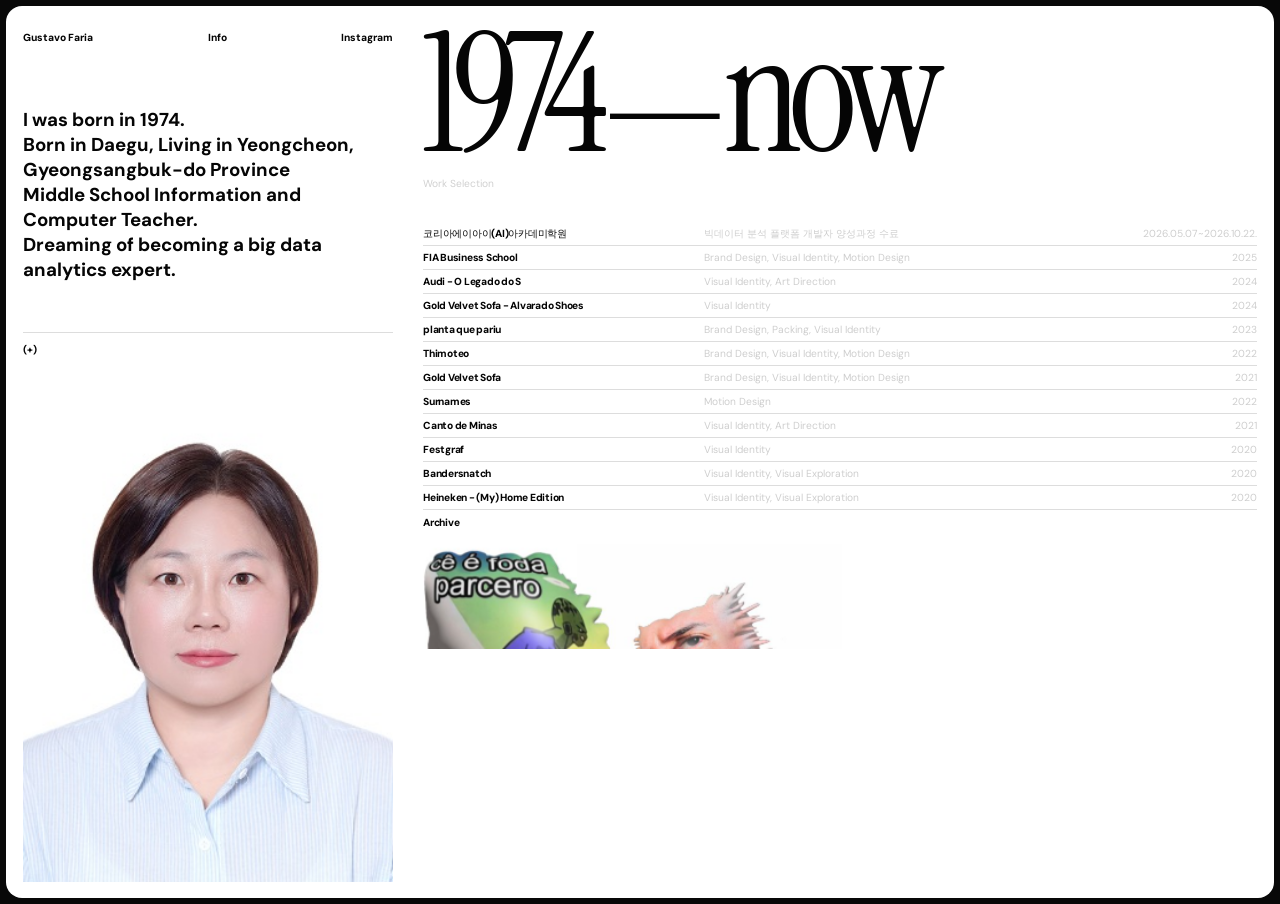
==== index.html @ ff353a84 "Add files via upload" ====
<!doctype html>
<html lang="en">
<head>
  <meta charset="utf-8">
  <meta name="viewport" content="width=device-width, initial-scale=1">
  <title>Gustavo Faria — Portfolio</title>
  <link rel="stylesheet" href="style.css">
</head>
<body>
  <main class="page">
    <aside class="sidebar">
      <nav class="nav" aria-label="Main navigation"><a class="brand" href="#top">Gustavo Faria</a><a href="#info">Info</a><a href="https://instagram.com/" target="_blank" rel="noopener noreferrer">Instagram</a></nav>
      <p id="info" class="bio"><h3>I was born in 1974.<br>Born in Daegu, Living in Yeongcheon, Gyeongsangbuk-do Province <br> Middle School Information and Computer Teacher. <br>Dreaming of becoming a big data analytics expert. </h3></p>
      <div class="rule"></div><div class="plus">(+)</div>
      <div class="portrait"><img src="images/photo.jpg" alt="프로필 사진" class="profile-image"></div>
    </aside>
    <section id="top" class="main-content" aria-label="Selected works">
      <h1>1974 <span>—</span> now</h1>
      <p class="eyebrow">Work Selection</p>
      <div class="works" role="list">
        <div class="work" role="listitem"><strong>코리아에이아이(AI)아카데미학원</strong><span>빅데이터 분석 플랫폼 개발자 양성과정 수료</span><time>2026.05.07~2026.10.22.</time></div>
        <div class="work" role="listitem"><strong>FIA Business School</strong><span>Brand Design, Visual Identity, Motion Design</span><time>2025</time></div>
        <div class="work" role="listitem"><strong>Audi - O Legado do S</strong><span>Visual Identity, Art Direction</span><time>2024</time></div>
        <div class="work" role="listitem"><strong>Gold Velvet Sofa - Alvarado Shoes</strong><span>Visual Identity</span><time>2024</time></div>
        <div class="work" role="listitem"><strong>planta que pariu</strong><span>Brand Design, Packing, Visual Identity</span><time>2023</time></div>
        <div class="work" role="listitem"><strong>Thimoteo</strong><span>Brand Design, Visual Identity, Motion Design</span><time>2022</time></div>
        <div class="work" role="listitem"><strong>Gold Velvet Sofa</strong><span>Brand Design, Visual Identity, Motion Design</span><time>2021</time></div>
        <div class="work" role="listitem"><strong>Surnames</strong><span>Motion Design</span><time>2022</time></div>
        <div class="work" role="listitem"><strong>Canto de Minas</strong><span>Visual Identity, Art Direction</span><time>2021</time></div>
        <div class="work" role="listitem"><strong>Festgraf</strong><span>Visual Identity</span><time>2020</time></div>
        <div class="work" role="listitem"><strong>Bandersnatch</strong><span>Visual Identity, Visual Exploration</span><time>2020</time></div>
        <div class="work" role="listitem"><strong>Heineken - (My) Home Edition</strong><span>Visual Identity, Visual Exploration</span><time>2020</time></div>
        <div class="work" role="listitem"><strong>Archive</strong><span></span><time></time></div>
      </div>
      <img class="bottom-art" src="assets/bottom-art.png" alt="Colorful experimental graphic artwork">
    </section>
  </main>
</body>
</html>
---- style.css ----
@import url('https://fonts.googleapis.com/css2?family=DM+Sans:wght@400;500;600;700;800&display=swap');
@import url('https://fonts.googleapis.com/css2?family=Instrument+Serif&display=swap');
:root{font-family:'DM Sans','Pretendard Variable',sans-serif;color:#050505;background:#080808;font-synthesis:none}*{box-sizing:border-box}html{scroll-behavior:smooth}body{margin:0;padding:6px}.page{background:#fff;border-radius:16px;min-height:calc(100vh - 12px);padding:25px 17px 16px;display:grid;grid-template-columns:30% minmax(0,1fr);column-gap:30px;overflow:hidden}.sidebar{min-width:0;display:flex;flex-direction:column}.nav{display:flex;justify-content:space-between;gap:8px;font-size:9px;font-weight:800;white-space:nowrap}.nav a{color:inherit;text-decoration:none}.bio{font-size:9px;line-height:1.08;max-width:240px;margin:29px 0 15px}.rule{border-top:1px solid #ddd}.plus{font-size:10px;font-weight:800;margin-top:10px}.portrait{position:relative;margin-top:65px;max-width:100%;height:275px;overflow:hidden;background:#edc1b0}.portrait img{width:100%;height:100%;object-fit:cover}.portrait span{position:absolute;top:50%;left:50%;transform:translate(-50%,-50%);font-size:9px;white-space:nowrap}.main-content{min-width:0;position:relative}.main-content h1{font-family:'Instrument Serif',Georgia,serif;font-weight:400;font-size:clamp(85px,13.5vw,155px);line-height:.73;letter-spacing:-.075em;white-space:nowrap;margin:3px 0 22px}.main-content h1 span{font-family:Georgia,serif;font-size:.65em;vertical-align:12%;font-weight:400;letter-spacing:-.1em}.eyebrow{font-size:9px;color:#d0d0d0;margin:0 0 32px}.works{position:relative;z-index:1}.work{display:grid;grid-template-columns:repeat(3,minmax(0,1fr));align-items:center;min-height:18px;border-bottom:1px solid #ddd;gap:10px;font-size:9px;line-height:1.15}.work:last-child{border:0}.work strong{font-weight:800;letter-spacing:-.025em}.work strong,.work span,.work time{min-width:0;overflow-wrap:anywhere}.work span,.work time{color:#cecece}.work time{text-align:right}.bottom-art{display:block;width:70%;max-width:430px;margin-top:10px;object-fit:contain;object-position:left top}@media(min-width:1100px){.page{max-width:1600px;margin:auto}.portrait{height:clamp(275px,36vw,520px)}.nav,.bio,.work,.eyebrow{font-size:clamp(9px,.8vw,13px)}.work{min-height:24px}.main-content h1{font-size:clamp(155px,13vw,220px)}}@media(max-width:650px){body{padding:5px}.page{display:block;padding:25px 15px 15px;border-radius:13px}.nav{font-size:11px}.bio{font-size:11px;max-width:320px;margin-top:28px}.plus{font-size:12px}.portrait{margin-top:18px;height:auto;aspect-ratio:4/3;max-width:400px}.main-content{margin-top:28px}.main-content h1{font-size:clamp(52px,14vw,90px);margin:0 0 24px;letter-spacing:-.075em}.eyebrow{margin-bottom:20px}.work{grid-template-columns:1fr auto;gap:6px;min-height:35px;font-size:11px}.work span{grid-column:1;grid-row:2;font-size:10px}.work time{grid-column:2;grid-row:1}.bottom-art{width:100%;margin-top:25px}}@media(min-width:651px) and (max-width:850px){.main-content h1{font-size:clamp(80px,13.4vw,120px)}}
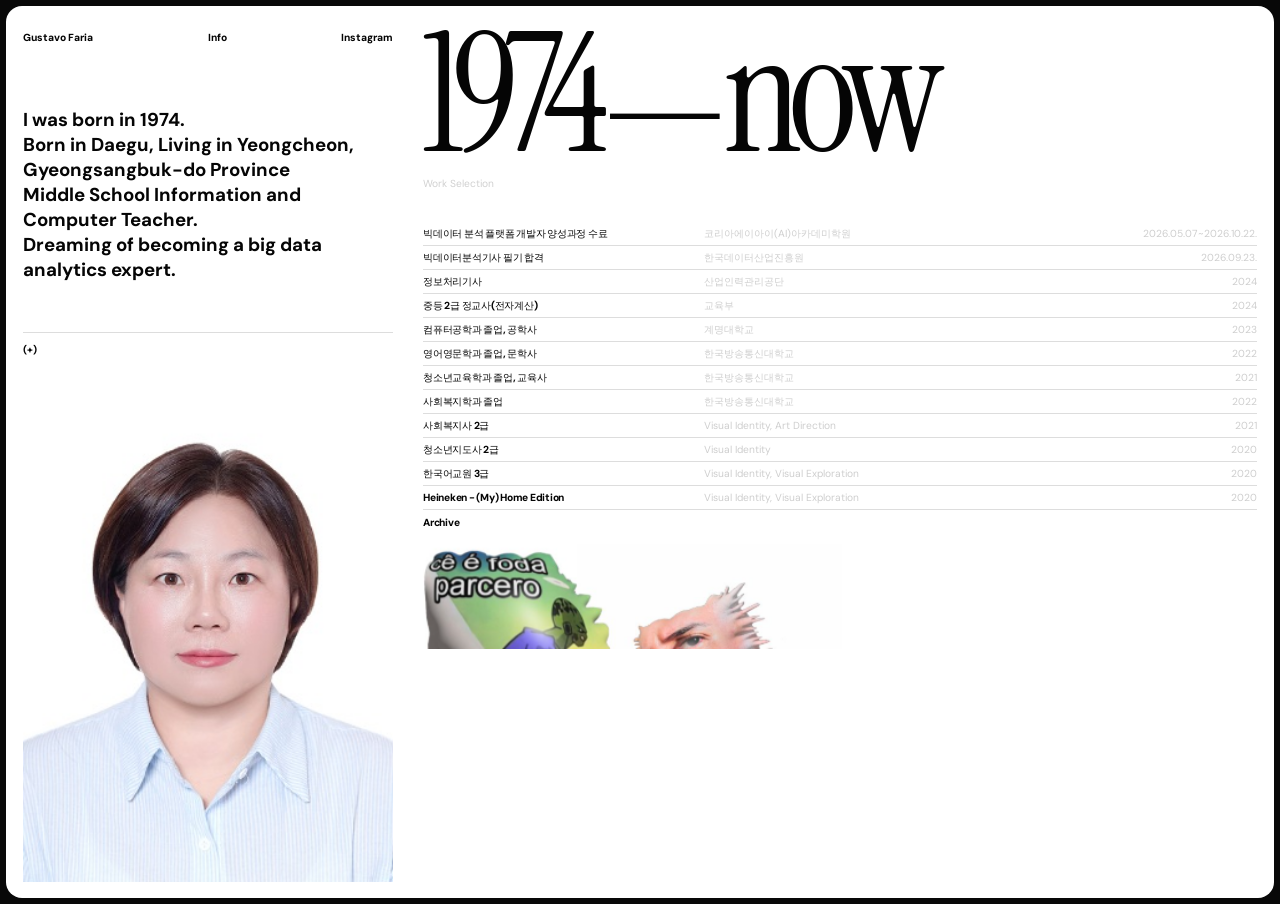
==== commit a492b51c: "index.html 수정-이력" ====
--- a/index.html
+++ b/index.html
@@ -18,17 +18,17 @@
       <h1>1974 <span>—</span> now</h1>
       <p class="eyebrow">Work Selection</p>
       <div class="works" role="list">
-        <div class="work" role="listitem"><strong>코리아에이아이(AI)아카데미학원</strong><span>빅데이터 분석 플랫폼 개발자 양성과정 수료</span><time>2026.05.07~2026.10.22.</time></div>
-        <div class="work" role="listitem"><strong>FIA Business School</strong><span>Brand Design, Visual Identity, Motion Design</span><time>2025</time></div>
-        <div class="work" role="listitem"><strong>Audi - O Legado do S</strong><span>Visual Identity, Art Direction</span><time>2024</time></div>
-        <div class="work" role="listitem"><strong>Gold Velvet Sofa - Alvarado Shoes</strong><span>Visual Identity</span><time>2024</time></div>
-        <div class="work" role="listitem"><strong>planta que pariu</strong><span>Brand Design, Packing, Visual Identity</span><time>2023</time></div>
-        <div class="work" role="listitem"><strong>Thimoteo</strong><span>Brand Design, Visual Identity, Motion Design</span><time>2022</time></div>
-        <div class="work" role="listitem"><strong>Gold Velvet Sofa</strong><span>Brand Design, Visual Identity, Motion Design</span><time>2021</time></div>
-        <div class="work" role="listitem"><strong>Surnames</strong><span>Motion Design</span><time>2022</time></div>
-        <div class="work" role="listitem"><strong>Canto de Minas</strong><span>Visual Identity, Art Direction</span><time>2021</time></div>
-        <div class="work" role="listitem"><strong>Festgraf</strong><span>Visual Identity</span><time>2020</time></div>
-        <div class="work" role="listitem"><strong>Bandersnatch</strong><span>Visual Identity, Visual Exploration</span><time>2020</time></div>
+        <div class="work" role="listitem"><strong>빅데이터 분석 플랫폼 개발자 양성과정 수료</strong><span>코리아에이아이(AI)아카데미학원</span><time>2026.05.07~2026.10.22.</time></div>
+        <div class="work" role="listitem"><strong>빅데이터분석기사 필기 합격</strong><span>한국데이터산업진흥원</span><time>2026.09.23.</time></div>
+        <div class="work" role="listitem"><strong>정보처리기사</strong><span>산업인력관리공단</span><time>2024</time></div>
+        <div class="work" role="listitem"><strong>중등 2급 정교사(전자계산)</strong><span>교육부</span><time>2024</time></div>
+        <div class="work" role="listitem"><strong>컴퓨터공학과 졸업, 공학사</strong><span>계명대학교</span><time>2023</time></div>
+        <div class="work" role="listitem"><strong>영어영문학과 졸업, 문학사</strong><span>한국방송통신대학교</span><time>2022</time></div>
+        <div class="work" role="listitem"><strong>청소년교육학과 졸업, 교육사</strong><span>한국방송통신대학교</span><time>2021</time></div>
+        <div class="work" role="listitem"><strong>사회복지학과 졸업</strong><span>한국방송통신대학교</span><time>2022</time></div>
+        <div class="work" role="listitem"><strong>사회복지사 2급</strong><span>Visual Identity, Art Direction</span><time>2021</time></div>
+        <div class="work" role="listitem"><strong>청소년지도사 2급</strong><span>Visual Identity</span><time>2020</time></div>
+        <div class="work" role="listitem"><strong>한국어교원 3급</strong><span>Visual Identity, Visual Exploration</span><time>2020</time></div>
         <div class="work" role="listitem"><strong>Heineken - (My) Home Edition</strong><span>Visual Identity, Visual Exploration</span><time>2020</time></div>
         <div class="work" role="listitem"><strong>Archive</strong><span></span><time></time></div>
       </div>
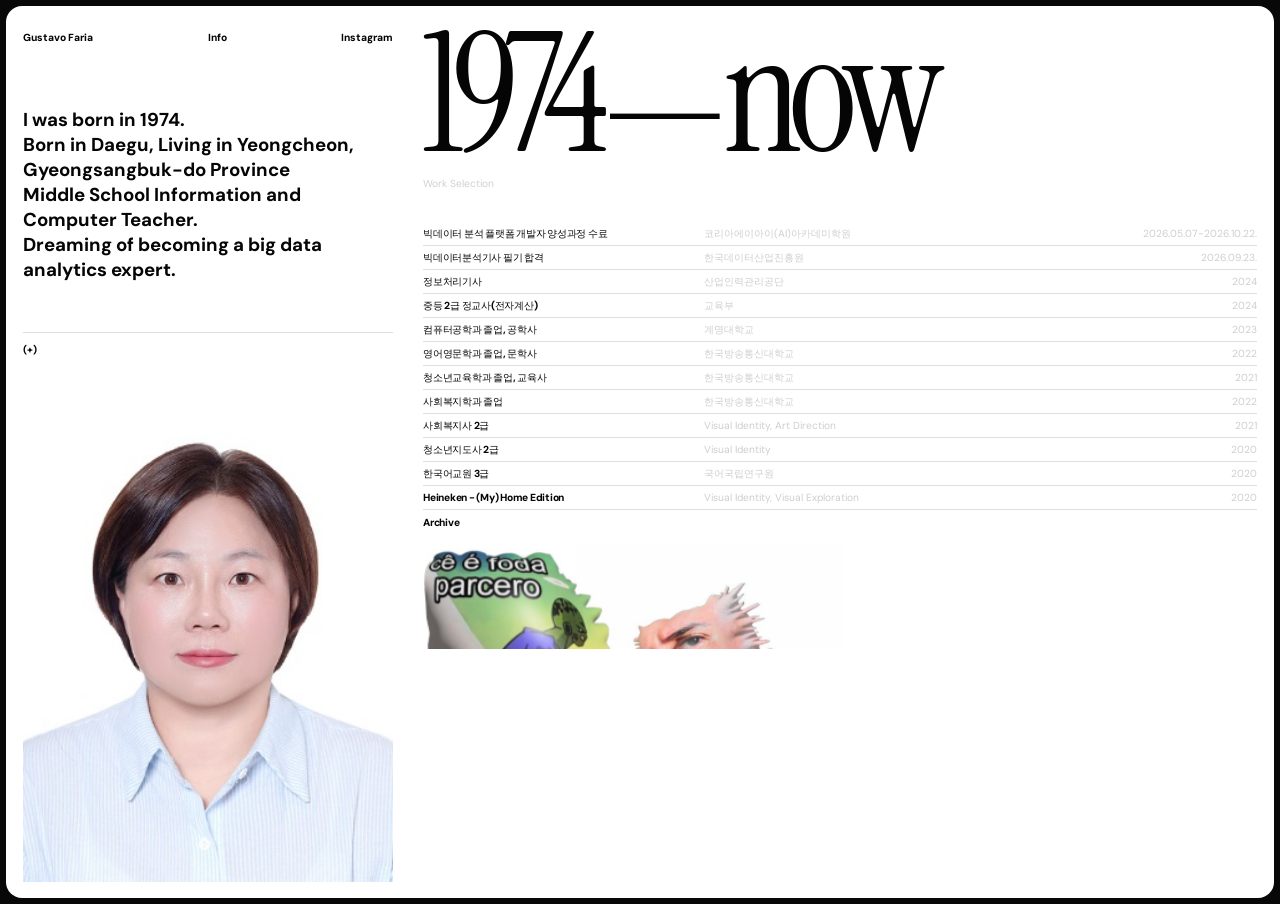
==== commit e41aa67f: "index.html 수정-이력" ====
--- a/index.html
+++ b/index.html
@@ -28,7 +28,7 @@
         <div class="work" role="listitem"><strong>사회복지학과 졸업</strong><span>한국방송통신대학교</span><time>2022</time></div>
         <div class="work" role="listitem"><strong>사회복지사 2급</strong><span>Visual Identity, Art Direction</span><time>2021</time></div>
         <div class="work" role="listitem"><strong>청소년지도사 2급</strong><span>Visual Identity</span><time>2020</time></div>
-        <div class="work" role="listitem"><strong>한국어교원 3급</strong><span>Visual Identity, Visual Exploration</span><time>2020</time></div>
+        <div class="work" role="listitem"><strong>한국어교원 3급</strong><span>국어국립연구원</span><time>2020</time></div>
         <div class="work" role="listitem"><strong>Heineken - (My) Home Edition</strong><span>Visual Identity, Visual Exploration</span><time>2020</time></div>
         <div class="work" role="listitem"><strong>Archive</strong><span></span><time></time></div>
       </div>
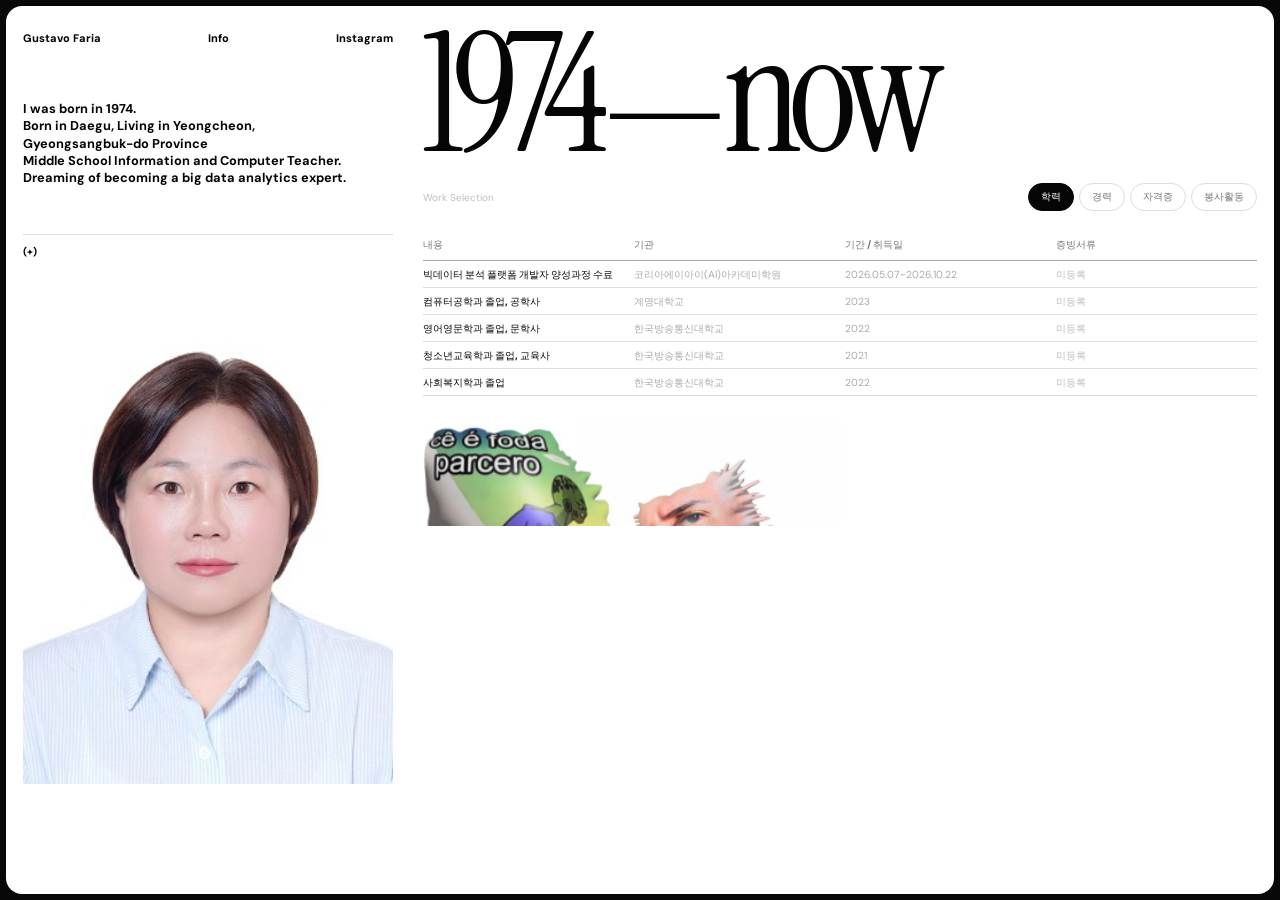
==== commit 5ebe773e: "워크 세션 폼 변경 4등분" ====
--- a/index.html
+++ b/index.html
@@ -1,38 +1,36 @@
 <!doctype html>
-<html lang="en">
+<html lang="ko">
 <head>
   <meta charset="utf-8">
   <meta name="viewport" content="width=device-width, initial-scale=1">
-  <title>Gustavo Faria — Portfolio</title>
+  <title>Portfolio — 1974 to now</title>
   <link rel="stylesheet" href="style.css">
+  <script src="script.js" defer></script>
 </head>
 <body>
   <main class="page">
     <aside class="sidebar">
-      <nav class="nav" aria-label="Main navigation"><a class="brand" href="#top">Gustavo Faria</a><a href="#info">Info</a><a href="https://instagram.com/" target="_blank" rel="noopener noreferrer">Instagram</a></nav>
-      <p id="info" class="bio"><h3>I was born in 1974.<br>Born in Daegu, Living in Yeongcheon, Gyeongsangbuk-do Province <br> Middle School Information and Computer Teacher. <br>Dreaming of becoming a big data analytics expert. </h3></p>
+      <nav class="nav" aria-label="주 메뉴"><a class="brand" href="#top">Gustavo Faria</a><a href="#info">Info</a><a href="https://instagram.com/" target="_blank" rel="noopener noreferrer">Instagram</a></nav>
+      <div id="info" class="bio"><h3>I was born in 1974.<br>Born in Daegu, Living in Yeongcheon,<br>Gyeongsangbuk-do Province<br>Middle School Information and Computer Teacher.<br>Dreaming of becoming a big data analytics expert.</h3></div>
       <div class="rule"></div><div class="plus">(+)</div>
       <div class="portrait"><img src="images/photo.jpg" alt="프로필 사진" class="profile-image"></div>
     </aside>
-    <section id="top" class="main-content" aria-label="Selected works">
+    <section id="top" class="main-content" aria-label="경력 및 이력">
       <h1>1974 <span>—</span> now</h1>
-      <p class="eyebrow">Work Selection</p>
-      <div class="works" role="list">
-        <div class="work" role="listitem"><strong>빅데이터 분석 플랫폼 개발자 양성과정 수료</strong><span>코리아에이아이(AI)아카데미학원</span><time>2026.05.07~2026.10.22.</time></div>
-        <div class="work" role="listitem"><strong>빅데이터분석기사 필기 합격</strong><span>한국데이터산업진흥원</span><time>2026.09.23.</time></div>
-        <div class="work" role="listitem"><strong>정보처리기사</strong><span>산업인력관리공단</span><time>2024</time></div>
-        <div class="work" role="listitem"><strong>중등 2급 정교사(전자계산)</strong><span>교육부</span><time>2024</time></div>
-        <div class="work" role="listitem"><strong>컴퓨터공학과 졸업, 공학사</strong><span>계명대학교</span><time>2023</time></div>
-        <div class="work" role="listitem"><strong>영어영문학과 졸업, 문학사</strong><span>한국방송통신대학교</span><time>2022</time></div>
-        <div class="work" role="listitem"><strong>청소년교육학과 졸업, 교육사</strong><span>한국방송통신대학교</span><time>2021</time></div>
-        <div class="work" role="listitem"><strong>사회복지학과 졸업</strong><span>한국방송통신대학교</span><time>2022</time></div>
-        <div class="work" role="listitem"><strong>사회복지사 2급</strong><span>Visual Identity, Art Direction</span><time>2021</time></div>
-        <div class="work" role="listitem"><strong>청소년지도사 2급</strong><span>Visual Identity</span><time>2020</time></div>
-        <div class="work" role="listitem"><strong>한국어교원 3급</strong><span>국어국립연구원</span><time>2020</time></div>
-        <div class="work" role="listitem"><strong>Heineken - (My) Home Edition</strong><span>Visual Identity, Visual Exploration</span><time>2020</time></div>
-        <div class="work" role="listitem"><strong>Archive</strong><span></span><time></time></div>
+      <div class="section-bar">
+        <p class="eyebrow">Work Selection</p>
+        <div class="tabs" role="tablist" aria-label="이력 분류">
+          <button class="tab is-active" type="button" role="tab" id="tab-education" aria-selected="true" aria-controls="work-panel" data-category="education">학력</button>
+          <button class="tab" type="button" role="tab" id="tab-career" aria-selected="false" aria-controls="work-panel" data-category="career" tabindex="-1">경력</button>
+          <button class="tab" type="button" role="tab" id="tab-certificates" aria-selected="false" aria-controls="work-panel" data-category="certificates" tabindex="-1">자격증</button>
+          <button class="tab" type="button" role="tab" id="tab-volunteer" aria-selected="false" aria-controls="work-panel" data-category="volunteer" tabindex="-1">봉사활동</button>
+        </div>
       </div>
-      <img class="bottom-art" src="assets/bottom-art.png" alt="Colorful experimental graphic artwork">
+      <div id="work-panel" role="tabpanel" aria-labelledby="tab-education" tabindex="0">
+        <div class="work-header" aria-hidden="true"><span>내용</span><span>기관</span><span>기간 / 취득일</span><span>증빙서류</span></div>
+        <div id="works" class="works" aria-live="polite"></div>
+      </div>
+      <img class="bottom-art" src="assets/bottom-art.png" alt="장식용 그래픽 이미지">
     </section>
   </main>
 </body>
--- a/style.css
+++ b/style.css
@@ -1,3 +1,15 @@
 @import url('https://fonts.googleapis.com/css2?family=DM+Sans:wght@400;500;600;700;800&display=swap');
 @import url('https://fonts.googleapis.com/css2?family=Instrument+Serif&display=swap');
-:root{font-family:'DM Sans','Pretendard Variable',sans-serif;color:#050505;background:#080808;font-synthesis:none}*{box-sizing:border-box}html{scroll-behavior:smooth}body{margin:0;padding:6px}.page{background:#fff;border-radius:16px;min-height:calc(100vh - 12px);padding:25px 17px 16px;display:grid;grid-template-columns:30% minmax(0,1fr);column-gap:30px;overflow:hidden}.sidebar{min-width:0;display:flex;flex-direction:column}.nav{display:flex;justify-content:space-between;gap:8px;font-size:9px;font-weight:800;white-space:nowrap}.nav a{color:inherit;text-decoration:none}.bio{font-size:9px;line-height:1.08;max-width:240px;margin:29px 0 15px}.rule{border-top:1px solid #ddd}.plus{font-size:10px;font-weight:800;margin-top:10px}.portrait{position:relative;margin-top:65px;max-width:100%;height:275px;overflow:hidden;background:#edc1b0}.portrait img{width:100%;height:100%;object-fit:cover}.portrait span{position:absolute;top:50%;left:50%;transform:translate(-50%,-50%);font-size:9px;white-space:nowrap}.main-content{min-width:0;position:relative}.main-content h1{font-family:'Instrument Serif',Georgia,serif;font-weight:400;font-size:clamp(85px,13.5vw,155px);line-height:.73;letter-spacing:-.075em;white-space:nowrap;margin:3px 0 22px}.main-content h1 span{font-family:Georgia,serif;font-size:.65em;vertical-align:12%;font-weight:400;letter-spacing:-.1em}.eyebrow{font-size:9px;color:#d0d0d0;margin:0 0 32px}.works{position:relative;z-index:1}.work{display:grid;grid-template-columns:repeat(3,minmax(0,1fr));align-items:center;min-height:18px;border-bottom:1px solid #ddd;gap:10px;font-size:9px;line-height:1.15}.work:last-child{border:0}.work strong{font-weight:800;letter-spacing:-.025em}.work strong,.work span,.work time{min-width:0;overflow-wrap:anywhere}.work span,.work time{color:#cecece}.work time{text-align:right}.bottom-art{display:block;width:70%;max-width:430px;margin-top:10px;object-fit:contain;object-position:left top}@media(min-width:1100px){.page{max-width:1600px;margin:auto}.portrait{height:clamp(275px,36vw,520px)}.nav,.bio,.work,.eyebrow{font-size:clamp(9px,.8vw,13px)}.work{min-height:24px}.main-content h1{font-size:clamp(155px,13vw,220px)}}@media(max-width:650px){body{padding:5px}.page{display:block;padding:25px 15px 15px;border-radius:13px}.nav{font-size:11px}.bio{font-size:11px;max-width:320px;margin-top:28px}.plus{font-size:12px}.portrait{margin-top:18px;height:auto;aspect-ratio:4/3;max-width:400px}.main-content{margin-top:28px}.main-content h1{font-size:clamp(52px,14vw,90px);margin:0 0 24px;letter-spacing:-.075em}.eyebrow{margin-bottom:20px}.work{grid-template-columns:1fr auto;gap:6px;min-height:35px;font-size:11px}.work span{grid-column:1;grid-row:2;font-size:10px}.work time{grid-column:2;grid-row:1}.bottom-art{width:100%;margin-top:25px}}@media(min-width:651px) and (max-width:850px){.main-content h1{font-size:clamp(80px,13.4vw,120px)}}
+:root{font-family:'Pretendard Variable','DM Sans',sans-serif;color:#050505;background:#080808;font-synthesis:none}
+*{box-sizing:border-box}html{scroll-behavior:smooth}body{margin:0;padding:6px}
+.page{background:#fff;border-radius:16px;min-height:calc(100vh - 12px);padding:25px 17px 16px;display:grid;grid-template-columns:30% minmax(0,1fr);column-gap:30px;overflow:hidden}
+.sidebar{min-width:0;display:flex;flex-direction:column}.nav{display:flex;justify-content:space-between;gap:8px;font-size:11px;font-weight:800;white-space:nowrap}.nav a{color:inherit;text-decoration:none}
+.bio{font-size:12px;line-height:1.35;margin:55px 0 48px}.bio h3{font-size:inherit;line-height:inherit;margin:0;font-weight:700}.rule{border-top:1px solid #ddd}.plus{font-size:10px;font-weight:800;margin-top:10px}
+.portrait{position:relative;margin-top:65px;max-width:100%;height:275px;overflow:hidden;background:#fff}.portrait img{width:100%;height:100%;object-fit:cover;object-position:center top}
+.main-content{min-width:0;position:relative}.main-content h1{font-family:'Instrument Serif',Georgia,serif;font-weight:400;font-size:clamp(85px,13.5vw,155px);line-height:.73;letter-spacing:-.075em;white-space:nowrap;margin:3px 0 28px}.main-content h1 span{font-family:Georgia,serif;font-size:.65em;vertical-align:12%;font-weight:400;letter-spacing:-.1em}
+.section-bar{display:flex;align-items:center;justify-content:space-between;gap:12px;flex-wrap:wrap;margin:0 0 27px}.eyebrow{font-size:11px;color:#bfbfbf;margin:0}.tabs{display:flex;gap:5px;flex-wrap:wrap;justify-content:flex-end}.tab{font:inherit;font-size:11px;font-weight:700;cursor:pointer;background:transparent;border:1px solid #ddd;border-radius:999px;padding:6px 12px;color:#777}.tab:hover{color:#000;border-color:#888}.tab.is-active{background:#050505;color:#fff;border-color:#050505}.tab:focus-visible,.proof a:focus-visible{outline:2px solid #235fd3;outline-offset:2px}
+.work-header,.work{display:grid;grid-template-columns:repeat(4,minmax(0,1fr));gap:10px;align-items:center}.work-header{font-size:10px;font-weight:700;color:#777;padding:0 0 8px;border-bottom:1px solid #aaa}.work{min-height:27px;border-bottom:1px solid #ddd;font-size:11px;line-height:1.35;padding:4px 0}.work strong{font-weight:800}.work strong,.work span,.work time,.proof{min-width:0;overflow-wrap:anywhere}.work span,.work time{color:#aaa}.work time{text-align:left}.proof{font-size:10px}.proof a{color:#111;text-decoration:underline;text-underline-offset:2px;font-weight:700}.proof.is-empty{color:#bcbcbc}.empty{font-size:12px;color:#999;padding:20px 0;border-bottom:1px solid #ddd}
+.bottom-art{display:block;width:70%;max-width:430px;margin-top:25px;object-fit:contain;object-position:left top}
+@media(min-width:1100px){.page{max-width:1600px;margin:auto}.portrait{height:clamp(275px,36vw,520px)}.bio{font-size:clamp(12px,1vw,16px)}.work{font-size:clamp(10px,.8vw,13px)}.work-header,.eyebrow,.tab{font-size:clamp(10px,.75vw,12px)}.main-content h1{font-size:clamp(155px,13vw,220px)}}
+@media(max-width:850px){.page{grid-template-columns:31% minmax(0,1fr);column-gap:18px}.main-content h1{font-size:clamp(80px,13vw,120px)}.work-header,.work{gap:6px}.work{font-size:10px}.tab{padding:5px 8px}}
+@media(max-width:650px){body{padding:5px}.page{display:block;padding:25px 15px 15px;border-radius:13px}.nav{font-size:11px}.bio{font-size:12px;margin:28px 0 20px}.plus{font-size:12px}.portrait{margin-top:18px;height:auto;aspect-ratio:4/3;max-width:400px}.main-content{margin-top:28px}.main-content h1{font-size:clamp(52px,14vw,90px);margin:0 0 24px}.section-bar{align-items:flex-start;gap:12px;margin-bottom:20px}.tabs{justify-content:flex-start}.work-header,.work{grid-template-columns:1.3fr 1fr .8fr .7fr;gap:6px}.work-header{font-size:9px}.work{font-size:10px;min-height:44px}.proof{font-size:10px}.bottom-art{width:100%;margin-top:25px}}
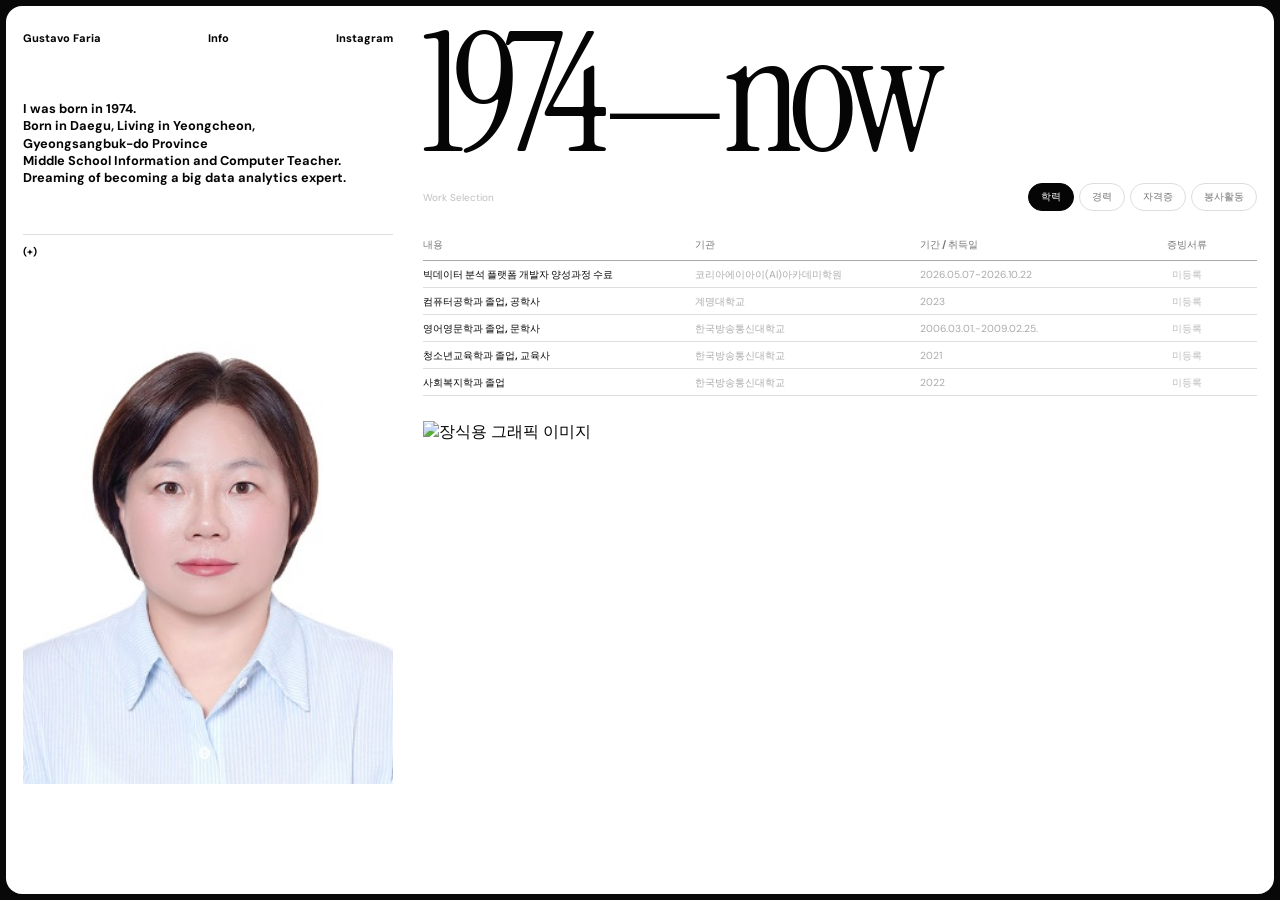
==== commit efe2f854: "경력 파일 업로드" ====
--- a/index.html
+++ b/index.html
@@ -30,7 +30,7 @@
         <div class="work-header" aria-hidden="true"><span>내용</span><span>기관</span><span>기간 / 취득일</span><span>증빙서류</span></div>
         <div id="works" class="works" aria-live="polite"></div>
       </div>
-      <img class="bottom-art" src="assets/bottom-art.png" alt="장식용 그래픽 이미지">
+      <img class="bottom-art" src="assets/bottom.png" alt="장식용 그래픽 이미지">
     </section>
   </main>
 </body>
--- a/style.css
+++ b/style.css
@@ -13,3 +13,24 @@
 @media(min-width:1100px){.page{max-width:1600px;margin:auto}.portrait{height:clamp(275px,36vw,520px)}.bio{font-size:clamp(12px,1vw,16px)}.work{font-size:clamp(10px,.8vw,13px)}.work-header,.eyebrow,.tab{font-size:clamp(10px,.75vw,12px)}.main-content h1{font-size:clamp(155px,13vw,220px)}}
 @media(max-width:850px){.page{grid-template-columns:31% minmax(0,1fr);column-gap:18px}.main-content h1{font-size:clamp(80px,13vw,120px)}.work-header,.work{gap:6px}.work{font-size:10px}.tab{padding:5px 8px}}
 @media(max-width:650px){body{padding:5px}.page{display:block;padding:25px 15px 15px;border-radius:13px}.nav{font-size:11px}.bio{font-size:12px;margin:28px 0 20px}.plus{font-size:12px}.portrait{margin-top:18px;height:auto;aspect-ratio:4/3;max-width:400px}.main-content{margin-top:28px}.main-content h1{font-size:clamp(52px,14vw,90px);margin:0 0 24px}.section-bar{align-items:flex-start;gap:12px;margin-bottom:20px}.tabs{justify-content:flex-start}.work-header,.work{grid-template-columns:1.3fr 1fr .8fr .7fr;gap:6px}.work-header{font-size:9px}.work{font-size:10px;min-height:44px}.proof{font-size:10px}.bottom-art{width:100%;margin-top:25px}}
+
+/* 4-column alignment: header and rows share the same grid */
+#work-panel .work-header,
+#work-panel .work {
+  display: grid;
+  grid-template-columns: minmax(0, 1.4fr) minmax(0, 1.15fr) minmax(0, 1fr) minmax(0, .75fr);
+  column-gap: 12px;
+  align-items: center;
+  width: 100%;
+}
+#work-panel .work-header > *,
+#work-panel .work > * { min-width: 0; margin: 0; }
+#work-panel .work-header > :last-child,
+#work-panel .work > :last-child { text-align: center; }
+#work-panel .work-header > :nth-child(3),
+#work-panel .work > :nth-child(3) { text-align: left; }
+@media (max-width: 650px) {
+  #work-panel { overflow-x: auto; }
+  #work-panel .work-header,
+  #work-panel .work { min-width: 620px; }
+}
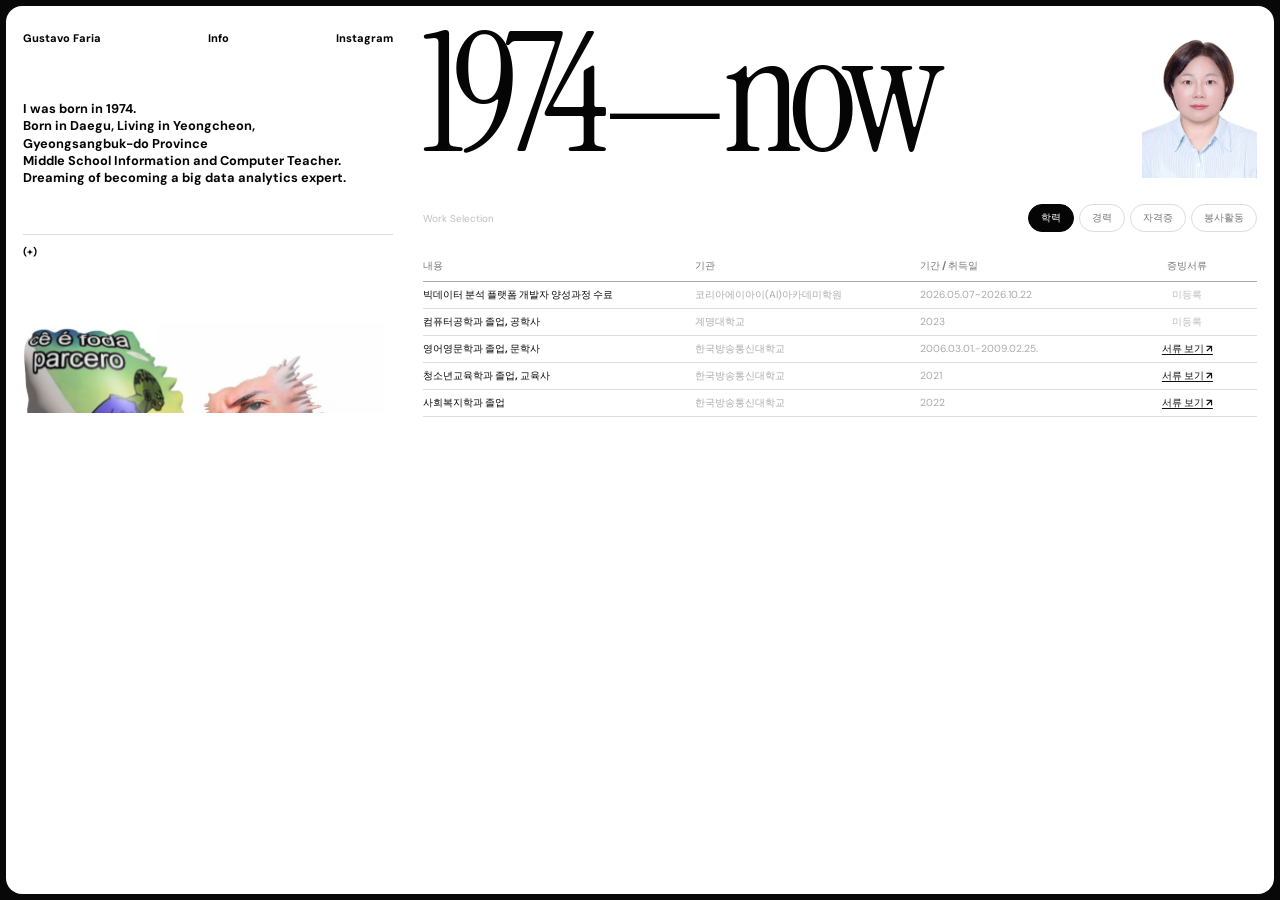
==== commit 5640fd91: "사진 위치 변경" ====
--- a/index.html
+++ b/index.html
@@ -3,7 +3,7 @@
 <head>
   <meta charset="utf-8">
   <meta name="viewport" content="width=device-width, initial-scale=1">
-  <title>Portfolio — 1974 to now</title>
+  <title>Portfolio — 1974 to 2026</title>
   <link rel="stylesheet" href="style.css">
   <script src="script.js" defer></script>
 </head>
@@ -13,10 +13,13 @@
       <nav class="nav" aria-label="주 메뉴"><a class="brand" href="#top">Gustavo Faria</a><a href="#info">Info</a><a href="https://instagram.com/" target="_blank" rel="noopener noreferrer">Instagram</a></nav>
       <div id="info" class="bio"><h3>I was born in 1974.<br>Born in Daegu, Living in Yeongcheon,<br>Gyeongsangbuk-do Province<br>Middle School Information and Computer Teacher.<br>Dreaming of becoming a big data analytics expert.</h3></div>
       <div class="rule"></div><div class="plus">(+)</div>
-      <div class="portrait"><img src="images/photo.jpg" alt="프로필 사진" class="profile-image"></div>
+      <div class="sidebar-art"><img src="assets/bottom-art.png" alt="빅데이터 분석 전문가 그래픽"></div>
     </aside>
     <section id="top" class="main-content" aria-label="경력 및 이력">
-      <h1>1974 <span>—</span> now</h1>
+      <div class="hero-header">
+        <h1>1974 <span>—</span> now</h1>
+        <img src="images/photo.jpg" alt="프로필 사진" class="hero-profile">
+      </div>
       <div class="section-bar">
         <p class="eyebrow">Work Selection</p>
         <div class="tabs" role="tablist" aria-label="이력 분류">
@@ -30,7 +33,6 @@
         <div class="work-header" aria-hidden="true"><span>내용</span><span>기관</span><span>기간 / 취득일</span><span>증빙서류</span></div>
         <div id="works" class="works" aria-live="polite"></div>
       </div>
-      <img class="bottom-art" src="assets/bottom.png" alt="장식용 그래픽 이미지">
     </section>
   </main>
 </body>
--- a/style.css
+++ b/style.css
@@ -34,3 +34,15 @@
   #work-panel .work-header,
   #work-panel .work { min-width: 620px; }
 }
+
+/* Updated placement: portrait beside headline; artwork fills sidebar */
+.hero-header {display:flex;align-items:flex-start;justify-content:space-between;gap:clamp(10px,1.5vw,24px);width:100%;min-width:0;margin-bottom:26px;}
+.hero-header h1 {flex:1 1 auto;min-width:0;font-size:clamp(85px,13.5vw,155px);line-height:.73;letter-spacing:-.075em;white-space:nowrap;margin:3px 0 0;}
+.hero-profile {display:block;flex:0 0 auto;width:clamp(92px,9vw,145px);height:clamp(118px,11.5vw,185px);object-fit:cover;object-position:center top;}
+.sidebar-art {width:100%;margin-top:65px;}
+.sidebar-art img {display:block;width:100%;height:auto;object-fit:contain;}
+@media(max-width:1100px) and (min-width:651px) {.hero-header h1 {font-size:clamp(80px,13vw,120px)}.hero-profile {width:clamp(78px,8vw,105px);height:clamp(102px,10vw,136px)}}
+@media(max-width:650px) {.hero-header {gap:10px;margin-bottom:20px}.hero-header h1 {font-size:clamp(52px,14vw,90px)}.hero-profile {width:75px;height:96px}.sidebar-art {margin-top:25px}}
+
+/* Restore the original large headline font at wide desktop sizes. */
+@media(min-width:1100px){.hero-header h1{font-size:clamp(155px,13vw,220px)}}
